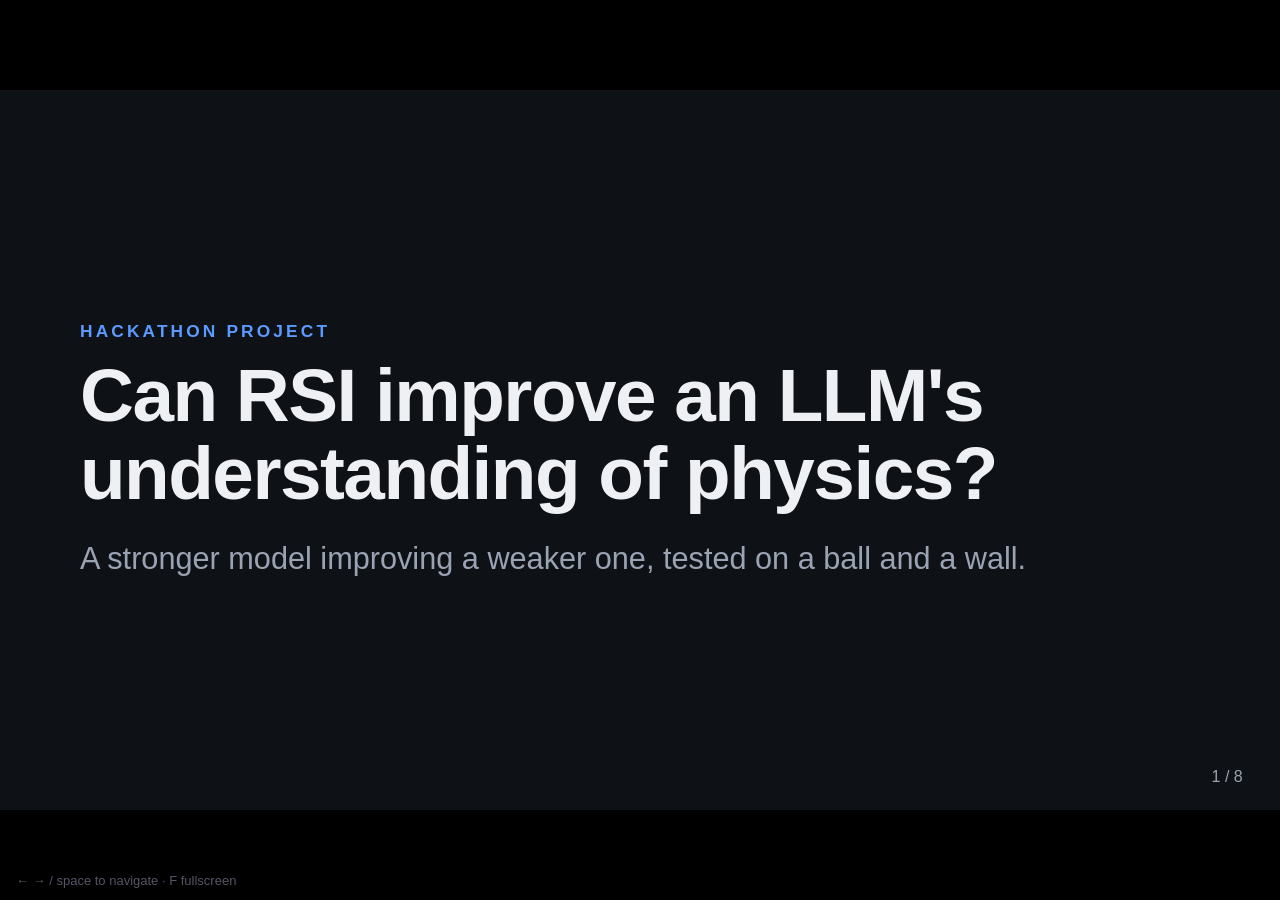
==== presentation/talk-3min/index.html @ 2ac75238 "Add presentation: 3-min talk deck and 1-min narrated video - presentation/talk-3min: 8-slide HTML de" ====
<!doctype html>
<html lang="en">
<head>
<meta charset="utf-8">
<meta name="viewport" content="width=device-width, initial-scale=1">
<title>Can RSI Improve LLM Physics (3 min)</title>
<link rel="stylesheet" href="../shared/deck.css">
</head>
<body>
<div id="stage">

<!-- 1. Title -->
<section class="slide center">
  <div class="kicker">Hackathon project</div>
  <h1>Can RSI improve an LLM's understanding of physics?</h1>
  <p class="sub">A stronger model improving a weaker one, tested on a ball and a wall.</p>
</section>

<!-- 2. Background -->
<section class="slide">
  <div class="kicker">Background</div>
  <h2>Generated scenes now look strikingly real.</h2>
  <div class="evi" style="margin-bottom:28px;padding:22px 34px">
    <h3 class="blue" style="font-size:34px">Precise objects from a prompt</h3>
    <p style="font-size:30px">GPT-6 Astra users report a detailed PlayStation 4 controller in about 12 minutes, and an Xbox Series X in 30.</p>
    <div class="src" style="font-size:22px;margin-top:6px">X trending summary (Grok-generated), Sep 5, 2026</div>
  </div>
  <div class="vgrid" style="gap:32px">
    <figure class="vf"><div class="vslot" data-src="../media/x_post_1.png"><div class="ph"><div class="t">X POST</div><div class="f">media/x_post_1.png</div></div></div></figure>
    <figure class="vf"><div class="vslot" data-src="../media/x_post_2.png"><div class="ph"><div class="t">EXAMPLE</div><div class="f">media/x_post_2.png</div><div class="d">another post, demo, or generated image</div></div></div></figure>
  </div>
</section>

<!-- 3. Problem -->
<section class="slide">
  <div class="kicker">The problem</div>
  <h2>But the motion often breaks the physics.</h2>
  <div class="row" style="gap:44px">
    <div class="col" style="flex:1">
      <div class="tile r" style="margin-bottom:16px;padding:18px 28px"><h3 style="font-size:34px;margin-bottom:4px">Newton's laws</h3><p style="font-size:28px">Speed changes for no reason.</p></div>
      <div class="tile o" style="margin-bottom:16px;padding:18px 28px"><h3 style="font-size:34px;margin-bottom:4px">Energy conservation</h3><p style="font-size:28px">A bounce returns more energy than went in.</p></div>
      <div class="tile" style="margin-bottom:16px;padding:18px 28px"><h3 style="font-size:34px;margin-bottom:4px">Contact</h3><p style="font-size:28px">Does the ball come back off the wall, or pass through?</p></div>
      <div class="tile v" style="padding:18px 28px"><h3 style="font-size:34px;margin-bottom:4px">Long videos</h3><p style="font-size:28px">Errors accumulate, so physics can drift over time.</p></div>
    </div>
    <div class="col" style="flex:1.25">
      <figure class="vf badc"><div class="vslot" data-src="../media/phys_fail.mp4"><div class="ph"><div class="t">VIDEO</div><div class="f">media/phys_fail.mp4</div><div class="d">a generated video that breaks the physics</div></div></div>
        <figcaption><b>Our finding</b>Describe the video and what is wrong</figcaption></figure>
    </div>
  </div>
</section>

<!-- 4. Idea: agent loop -->
<section class="slide">
  <div class="kicker">Our idea</div>
  <h2>Put an agent in the improvement loop.</h2>
  <div class="flow">
    <div class="box">Model draws<br>the scene</div><div class="arr">→</div>
    <div class="box" style="border-color:var(--orange)">Agent finds<br>failures</div><div class="arr">→</div>
    <div class="box" style="border-color:var(--orange)">Agent writes data<br>and reward</div><div class="arr">→</div>
    <div class="box">Train the<br>model with RL</div>
  </div>
  <svg viewBox="0 0 1680 110" style="width:100%;height:auto;margin-top:6px">
    <path d="M1560 0 V70 H120 V14" fill="none" stroke="#556" stroke-width="4" stroke-dasharray="10 8"/>
    <path d="M104 26 L120 4 L136 26" fill="none" stroke="#556" stroke-width="4"/>
    <text x="840" y="48" text-anchor="middle" font-size="30" fill="#9aa3b2">repeat, starting from the improved model's new failures</text>
  </svg>
  <ul style="margin-top:20px">
    <li>The agent, a stronger model (Claude), builds the training environment.</li>
    <li>It generates the data and tunes the reward.</li>
    <li>It fine-tunes the model automatically from the results, and explores on its own to raise the score.</li>
  </ul>
</section>

<!-- 5. Model and training -->
<section class="slide">
  <div class="kicker">Model and training</div>
  <h2>Small model, reinforcement learning.</h2>
  <div class="kv">
    <div class="r"><div class="k">Model</div><div class="v">Small Qwen instruct model<small>Qwen2.5-0.5B-Instruct</small></div></div>
    <div class="r"><div class="k">Algorithm</div><div class="v">GRPO with LoRA<small>Hugging Face TRL</small></div></div>
    <div class="r"><div class="k">Reward</div><div class="v">Physics score from a checker<small>Written and revised by the agent each round</small></div></div>
    <div class="r"><div class="k">Data</div><div class="v">Randomized ball and wall scenes<small>Generated by the agent</small></div></div>
  </div>
</section>

<!-- 6. Correct examples -->
<section class="slide">
  <div class="kicker">Examples</div>
  <h2>What correct physics looks like.</h2>
  <div class="vgrid" style="gap:28px">
    <figure class="vf good"><div class="vslot sq" data-src="../media/good_1.mp4"><div class="ph"><div class="t">VIDEO</div><div class="f">media/good_1.mp4</div></div></div>
      <figcaption style="font-size:26px"><b style="font-size:30px">Ball hits a wall</b>Rebounds at 0.8× its speed</figcaption></figure>
    <figure class="vf good"><div class="vslot sq" data-src="../media/good_2.mp4"><div class="ph"><div class="t">VIDEO</div><div class="f">media/good_2.mp4</div></div></div>
      <figcaption style="font-size:26px"><b style="font-size:30px">Ball bounces</b>Bounce heights decay</figcaption></figure>
    <figure class="vf good"><div class="vslot sq" data-src="../media/good_3.mp4"><div class="ph"><div class="t">VIDEO</div><div class="f">media/good_3.mp4</div></div></div>
      <figcaption style="font-size:26px"><b style="font-size:30px">Block splits</b>Momentum stays zero</figcaption></figure>
    <figure class="vf good"><div class="vslot sq" data-src="../media/good_4.mp4"><div class="ph"><div class="t">VIDEO</div><div class="f">media/good_4.mp4</div></div></div>
      <figcaption style="font-size:26px"><b style="font-size:30px">Two balls collide</b>Momentum passes on</figcaption></figure>
  </div>
</section>

<!-- 7. Failure modes -> rewards -->
<section class="slide">
  <div class="kicker">Failure modes</div>
  <h2>Each failure becomes a reward.</h2>
  <div class="vgrid" style="gap:40px">
    <figure class="vf badc"><div class="vslot sq" data-src="../media/bad_1.mp4"><div class="ph"><div class="t">VIDEO</div><div class="f">media/bad_1.mp4</div></div></div>
      <figcaption style="font-size:28px"><b style="font-size:32px">Passes through the wall</b>→ penetration is a hard violation</figcaption></figure>
    <figure class="vf badc"><div class="vslot sq" data-src="../media/bad_2.mp4"><div class="ph"><div class="t">VIDEO</div><div class="f">media/bad_2.mp4</div></div></div>
      <figcaption style="font-size:28px"><b style="font-size:32px">Turns back early</b>→ must reach the wall</figcaption></figure>
    <figure class="vf badc"><div class="vslot sq" data-src="../media/bad_3.mp4"><div class="ph"><div class="t">VIDEO</div><div class="f">media/bad_3.mp4</div></div></div>
      <figcaption style="font-size:28px"><b style="font-size:32px">Bounces back faster</b>→ energy gain is penalized</figcaption></figure>
  </div>
</section>

<!-- 8. Results -->
<section class="slide">
  <div class="kicker">Results</div>
  <h2>Success rate on cases it never saw.</h2>
  <div class="row" style="gap:40px">
    <div class="col" style="flex:.95">
      <div class="card" style="padding:28px 34px;margin-bottom:26px">
        <div class="kpilabel" style="margin:0 0 8px">Held-out scenes, before → after training</div>
        <div class="kpi" data-kpi="heldout"></div>
      </div>
      <div class="card" style="padding:20px 26px">
        <table>
          <tr><th></th><th class="n">In-distribution</th><th class="n">Held-out</th></tr>
          <tr><td>Base model</td><td data-r="in_dist.base"></td><td data-r="heldout.base"></td></tr>
          <tr><td>After training</td><td data-r="in_dist.rl"></td><td data-r="heldout.rl"></td></tr>
        </table>
      </div>
      <p class="src" style="font-size:23px">Success: no physics rule broken, and contact time, bounce speed, and trajectory all accurate. 200 scenes per set.</p>
    </div>
    <div class="col" style="flex:1.05">
      <div class="card" style="padding:22px 26px"><div class="curve"></div></div>
    </div>
  </div>
</section>

<div class="pn" id="pn"></div>
</div>
<div class="hint">← → / space to navigate · F fullscreen</div>
<script>
window.FAKE=true;  // remove this line when real numbers are in
window.RESULTS={in_dist:{base:12,rl:71},heldout:{base:8,rl:54}};
window.CURVE={xlabel:"Training step",steps:[0,10,20,30,40,50,60],in_dist:[12,15,24,38,52,63,71],heldout:[8,9,15,26,38,47,54]};
</script>
<script src="../shared/deck.js"></script>
</body>
</html>
---- presentation/shared/deck.css ----
:root{
  --bg:#0e1116; --panel:#171b23; --line:#2a303c; --fg:#eef0f4; --muted:#9aa3b2;
  --blue:#5b9bff; --orange:#ffa13d; --green:#43d19e; --red:#ff6b6b; --violet:#a58bff;
}
*{box-sizing:border-box;margin:0;padding:0}
html,body{height:100%;background:#000;overflow:hidden}
body{font-family:-apple-system,BlinkMacSystemFont,"Inter","Helvetica Neue",Arial,sans-serif;color:var(--fg)}
#stage{position:absolute;left:50%;top:50%;width:1920px;height:1080px;transform-origin:center center;background:var(--bg);overflow:hidden}
.slide{position:absolute;inset:0;padding:96px 120px;display:none;flex-direction:column}
.slide.active{display:flex}
.kicker{font-size:26px;letter-spacing:.18em;text-transform:uppercase;color:var(--blue);font-weight:600;margin-bottom:22px}
h1{font-size:112px;line-height:1.05;font-weight:750;letter-spacing:-.02em}
h2{font-size:72px;line-height:1.12;font-weight:720;letter-spacing:-.01em;margin-bottom:44px}
p,li{font-size:40px;line-height:1.45;color:#d6dae3}
.muted{color:var(--muted)}
.sub{font-size:46px;color:var(--muted);margin-top:36px;max-width:1500px;line-height:1.35}
ul{list-style:none}
li{padding-left:44px;position:relative;margin-bottom:22px}
li::before{content:"";position:absolute;left:0;top:.62em;width:16px;height:16px;border-radius:4px;background:var(--blue)}
b,strong{color:var(--fg);font-weight:650}
.row{display:flex;gap:44px;align-items:stretch}
.col{flex:1}
.center{justify-content:center}
.card{background:var(--panel);border:2px solid var(--line);border-radius:22px;padding:34px 40px}
.card h3{font-size:38px;margin-bottom:14px}
code{font-family:ui-monospace,SFMono-Regular,Menlo,monospace}
.pn{position:absolute;right:56px;bottom:36px;font-size:24px;color:var(--muted)}
.ok{color:var(--green)} .bad{color:var(--red)} .warn{color:var(--orange)} .blue{color:var(--blue)}

/* tiles */
.tiles{display:flex;gap:36px}
.tile{flex:1;background:var(--panel);border:2px solid var(--line);border-top:8px solid var(--blue);border-radius:22px;padding:34px 36px 38px}
.tile h3{font-size:42px;line-height:1.2;margin-bottom:16px}
.tile p{font-size:34px;line-height:1.4;color:#c4cad6}
.tile.o{border-top-color:var(--orange)} .tile.g{border-top-color:var(--green)} .tile.r{border-top-color:var(--red)} .tile.v{border-top-color:var(--violet)}
.big{font-size:60px;line-height:1.25;font-weight:700;letter-spacing:-.01em;max-width:1500px}
.big .hl{color:var(--orange)}

/* flow */
.flow{display:flex;align-items:center;gap:24px}
.flow .box{flex:1;background:var(--panel);border:2px solid var(--line);border-radius:22px;padding:30px 32px;font-size:36px;line-height:1.3;text-align:center}
.flow .arr{font-size:56px;color:var(--muted)}

/* kv list (training slide) */
.kv{display:flex;flex-direction:column;gap:22px}
.kv .r{display:flex;align-items:baseline;gap:32px;background:var(--panel);border:2px solid var(--line);border-radius:20px;padding:26px 36px}
.kv .k{width:300px;flex:none;font-size:28px;letter-spacing:.1em;text-transform:uppercase;color:var(--muted);font-weight:600}
.kv .v{font-size:44px;font-weight:650}
.kv .v small{display:block;font-size:30px;color:var(--muted);font-weight:400;margin-top:4px}

/* tables */
table{width:100%;border-collapse:collapse}
th,td{font-size:34px;text-align:left;padding:22px 26px;border-bottom:2px solid var(--line);color:#d6dae3}
th{color:var(--muted);font-weight:600;font-size:26px;letter-spacing:.08em;text-transform:uppercase}
td.n,th.n{text-align:center}
td.tbd{color:var(--muted);text-align:center}
td.tbd span{display:inline-block;border:2px dashed #556;border-radius:12px;padding:6px 26px;font-size:32px}
td.val{text-align:center;font-weight:700;font-size:46px}

/* video slots */
.vgrid{display:flex;gap:32px}
.vf{flex:1;min-width:0}
.vslot{position:relative;width:100%;aspect-ratio:16/9;background:#0a0d12;border:3px dashed #556;border-radius:18px;overflow:hidden;display:flex;align-items:center;justify-content:center}
.vslot img{position:absolute;inset:0;width:100%;height:100%;object-fit:contain;background:#000;display:none}
.vslot.has img{display:block}
.vslot video{position:absolute;inset:0;width:100%;height:100%;object-fit:contain;background:#000;display:none}
.vslot.has{border:3px solid var(--line)}
.vslot.has video{display:block}
.vslot.has .ph{display:none}
.ph{text-align:center;color:var(--muted);padding:16px}
.ph .t{font-size:34px;font-weight:700;letter-spacing:.14em;color:#7d8696}
.ph .f{font-family:ui-monospace,Menlo,monospace;font-size:26px;margin-top:10px;color:#7d8696}
.ph .d{font-size:26px;margin-top:10px}
.vf figcaption{font-size:30px;line-height:1.35;color:#c4cad6;margin-top:16px}
.vf figcaption b{display:block;font-size:32px;margin-bottom:2px}
.vf.good figcaption b{color:var(--green)} .vf.badc figcaption b{color:var(--red)}
.vf.abs{position:absolute}

svg text{font-family:inherit}
.hint{position:fixed;left:16px;bottom:12px;color:#556;font-size:13px;z-index:9}

@media print{
  @page{size:1920px 1080px;margin:0}
  html,body{height:auto;overflow:visible;background:#fff}
  #stage{position:static;transform:none!important;width:auto;height:auto;overflow:visible}
  .slide{display:flex!important;position:relative;width:1920px;height:1080px;page-break-after:always;break-after:page;background:var(--bg);-webkit-print-color-adjust:exact;print-color-adjust:exact}
  .slide:last-of-type{page-break-after:auto;break-after:auto}
  .hint,.pn{display:none}
}

/* evidence cards, source lines, loop */
.src{font-size:24px;color:var(--muted);margin-top:14px;line-height:1.35}
.evi{background:var(--panel);border:2px solid var(--line);border-radius:22px;padding:28px 34px}
.evi h3{font-size:36px;line-height:1.25;margin-bottom:10px}
.evi p{font-size:30px;line-height:1.4;color:#c4cad6}
.qa{margin-bottom:26px}
.qa .q{font-size:34px;font-weight:700;color:var(--orange);margin-bottom:8px}
.qa .a{font-size:31px;line-height:1.42;color:#d6dae3}

/* results */
.fakebadge{position:absolute;right:120px;top:84px;font-size:24px;font-weight:700;letter-spacing:.12em;color:#ffa13d;border:3px solid #ffa13d;border-radius:12px;padding:6px 18px;background:rgba(255,161,61,.08)}
.curve{width:100%}
.curve-ph{border:3px dashed #556;border-radius:18px;height:420px;display:flex;align-items:center;justify-content:center;text-align:center;color:#7d8696;font-size:34px;font-weight:700;letter-spacing:.14em;line-height:1.6}
.curve-ph small{font-size:24px;font-weight:400;letter-spacing:0}
.kpi{font-size:120px;font-weight:780;letter-spacing:-.02em;line-height:1;color:var(--muted)}
.kpi .ar{margin:0 22px;color:#556}
.kpi .after{color:var(--green)}
.kpi .tbdk{font-size:64px;color:#7d8696;border:3px dashed #556;border-radius:16px;padding:6px 28px;letter-spacing:0}
.kpilabel{font-size:30px;color:var(--muted);margin-top:10px;margin-bottom:34px}

.vslot.sq{aspect-ratio:1/1}
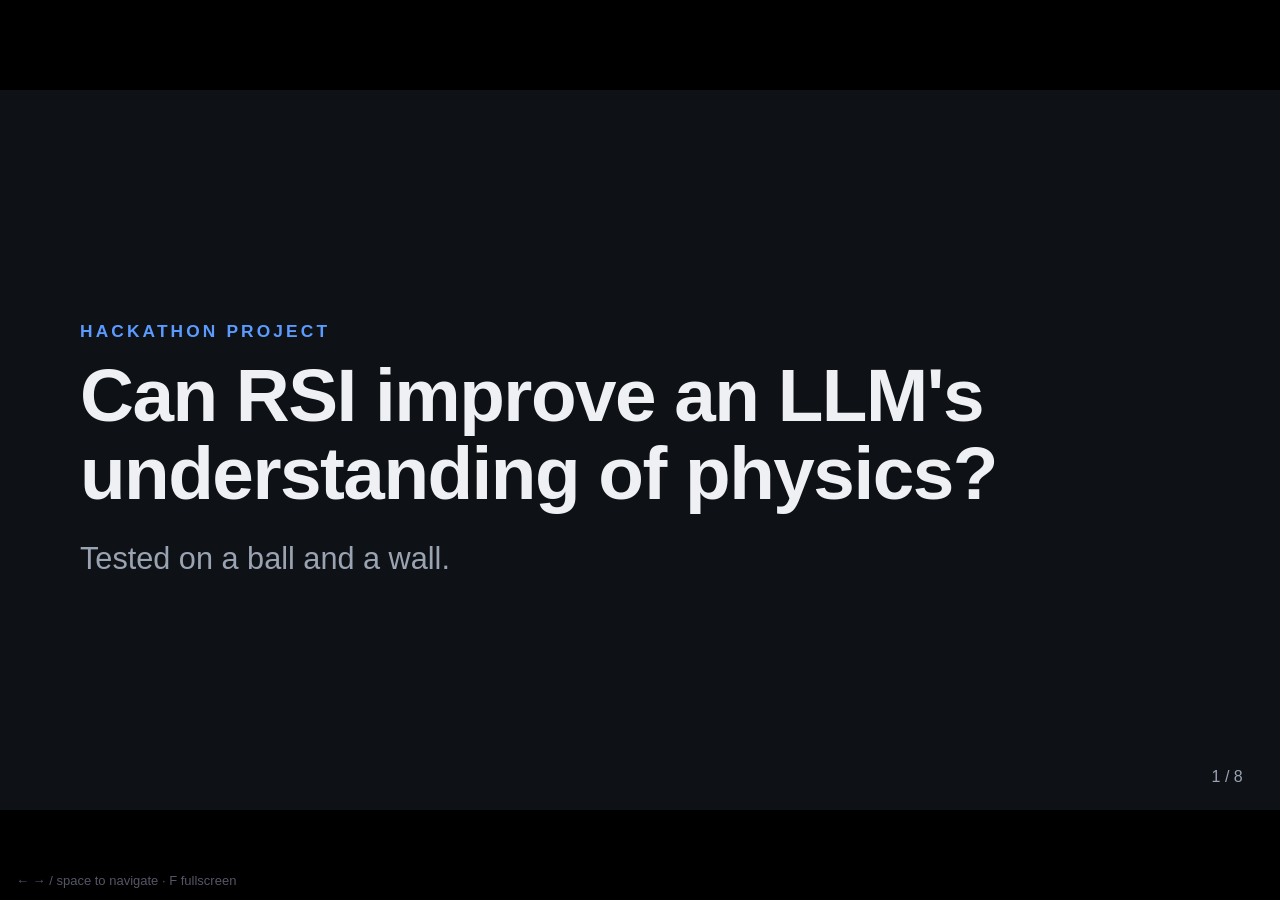
==== commit 8ae4d691: "Update presentation: new background, violation clips, standalone deck, RSI closing - 3-min deck: GPT" ====
--- a/presentation/talk-3min/index.html
+++ b/presentation/talk-3min/index.html
@@ -13,40 +13,43 @@
 <section class="slide center">
   <div class="kicker">Hackathon project</div>
   <h1>Can RSI improve an LLM's understanding of physics?</h1>
-  <p class="sub">A stronger model improving a weaker one, tested on a ball and a wall.</p>
+  <p class="sub">Tested on a ball and a wall.</p>
 </section>
 
 <!-- 2. Background -->
 <section class="slide">
   <div class="kicker">Background</div>
-  <h2>Generated scenes now look strikingly real.</h2>
-  <div class="evi" style="margin-bottom:28px;padding:22px 34px">
-    <h3 class="blue" style="font-size:34px">Precise objects from a prompt</h3>
-    <p style="font-size:30px">GPT-6 Astra users report a detailed PlayStation 4 controller in about 12 minutes, and an Xbox Series X in 30.</p>
-    <div class="src" style="font-size:22px;margin-top:6px">X trending summary (Grok-generated), Sep 5, 2026</div>
+  <h2>Creators now make videos with GPT-6.</h2>
+  <div class="evi" style="margin-bottom:30px;padding:26px 38px">
+    <h3 class="blue" style="font-size:40px;margin-bottom:10px">GPT-6 Astra for video</h3>
+    <p style="font-size:34px;line-height:1.4">A YouTube tutorial says GPT-6 Astra can bulk-create faceless YouTube videos.</p>
   </div>
-  <div class="vgrid" style="gap:32px">
-    <figure class="vf"><div class="vslot" data-src="../media/x_post_1.png"><div class="ph"><div class="t">X POST</div><div class="f">media/x_post_1.png</div></div></div></figure>
-    <figure class="vf"><div class="vslot" data-src="../media/x_post_2.png"><div class="ph"><div class="t">EXAMPLE</div><div class="f">media/x_post_2.png</div><div class="d">another post, demo, or generated image</div></div></div></figure>
-  </div>
+  <figure class="vf"><div class="vslot" data-src="../media/background_1.png" style="aspect-ratio:1934/532"><div class="ph"><div class="t">IMAGE</div><div class="f">media/background_1.png</div></div></div></figure>
 </section>
 
 <!-- 3. Problem -->
 <section class="slide">
   <div class="kicker">The problem</div>
   <h2>But the motion often breaks the physics.</h2>
-  <div class="row" style="gap:44px">
-    <div class="col" style="flex:1">
-      <div class="tile r" style="margin-bottom:16px;padding:18px 28px"><h3 style="font-size:34px;margin-bottom:4px">Newton's laws</h3><p style="font-size:28px">Speed changes for no reason.</p></div>
-      <div class="tile o" style="margin-bottom:16px;padding:18px 28px"><h3 style="font-size:34px;margin-bottom:4px">Energy conservation</h3><p style="font-size:28px">A bounce returns more energy than went in.</p></div>
-      <div class="tile" style="margin-bottom:16px;padding:18px 28px"><h3 style="font-size:34px;margin-bottom:4px">Contact</h3><p style="font-size:28px">Does the ball come back off the wall, or pass through?</p></div>
-      <div class="tile v" style="padding:18px 28px"><h3 style="font-size:34px;margin-bottom:4px">Long videos</h3><p style="font-size:28px">Errors accumulate, so physics can drift over time.</p></div>
+  <div class="vgrid" style="gap:28px;align-items:flex-start">
+    <div class="vf">
+      <div class="tile r" style="padding:16px 22px;margin-bottom:16px"><h3 style="font-size:32px;margin-bottom:4px">Newton's laws</h3><p style="font-size:25px;line-height:1.3">A ball drifts sideways with no force.</p></div>
+      <div class="vslot sq" data-src="../media/viol_1.mp4"><div class="ph"><div class="t">VIDEO</div><div class="f">media/viol_1.mp4</div></div></div>
     </div>
-    <div class="col" style="flex:1.25">
-      <figure class="vf badc"><div class="vslot" data-src="../media/phys_fail.mp4"><div class="ph"><div class="t">VIDEO</div><div class="f">media/phys_fail.mp4</div><div class="d">a generated video that breaks the physics</div></div></div>
-        <figcaption><b>Our finding</b>Describe the video and what is wrong</figcaption></figure>
+    <div class="vf">
+      <div class="tile o" style="padding:16px 22px;margin-bottom:16px"><h3 style="font-size:32px;margin-bottom:4px">Energy conservation</h3><p style="font-size:25px;line-height:1.3">Each bounce goes higher than the last.</p></div>
+      <div class="vslot sq" data-src="../media/viol_2.mp4"><div class="ph"><div class="t">VIDEO</div><div class="f">media/viol_2.mp4</div></div></div>
+    </div>
+    <div class="vf">
+      <div class="tile " style="padding:16px 22px;margin-bottom:16px"><h3 style="font-size:32px;margin-bottom:4px">Contact</h3><p style="font-size:25px;line-height:1.3">The ball stops at the wall and does not come back.</p></div>
+      <div class="vslot sq" data-src="../media/viol_3.mp4"><div class="ph"><div class="t">VIDEO</div><div class="f">media/viol_3.mp4</div></div></div>
+    </div>
+    <div class="vf">
+      <div class="tile v" style="padding:16px 22px;margin-bottom:16px"><h3 style="font-size:32px;margin-bottom:4px">Momentum</h3><p style="font-size:25px;line-height:1.3">The hitting ball keeps going after a collision.</p></div>
+      <div class="vslot sq" data-src="../media/viol_4.mp4"><div class="ph"><div class="t">VIDEO</div><div class="f">media/viol_4.mp4</div></div></div>
     </div>
   </div>
+  <p class="src" style="margin-top:22px;font-size:24px">Example violations, each flagged by a check.</p>
 </section>
 
 <!-- 4. Idea: agent loop -->
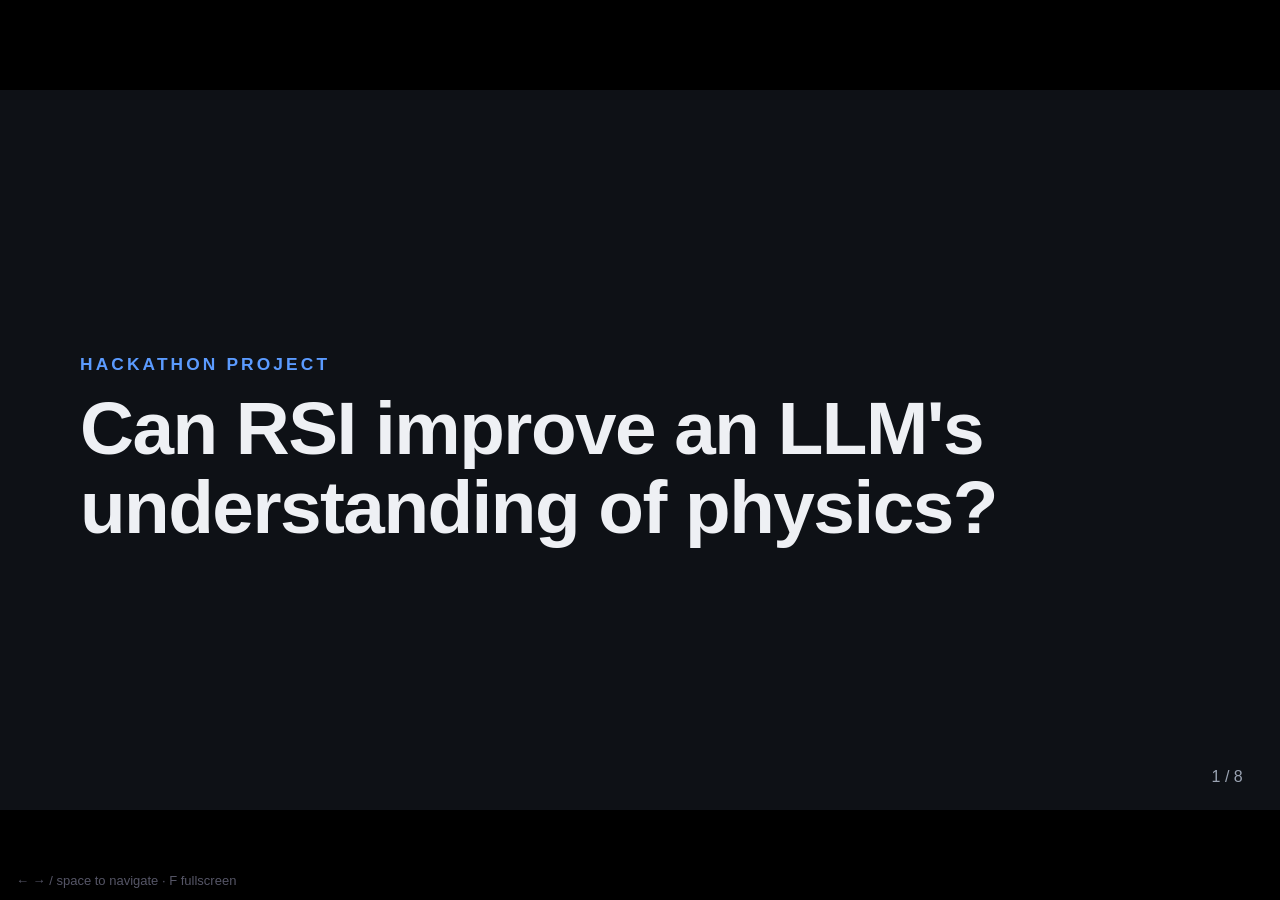
==== commit cb52010c: "Presentation: verifiable reward framing, simpler background, remove placeholder badge - Idea and tra" ====
--- a/presentation/talk-3min/index.html
+++ b/presentation/talk-3min/index.html
@@ -13,18 +13,13 @@
 <section class="slide center">
   <div class="kicker">Hackathon project</div>
   <h1>Can RSI improve an LLM's understanding of physics?</h1>
-  <p class="sub">Tested on a ball and a wall.</p>
 </section>
 
 <!-- 2. Background -->
 <section class="slide">
   <div class="kicker">Background</div>
-  <h2>Creators now make videos with GPT-6.</h2>
-  <div class="evi" style="margin-bottom:30px;padding:26px 38px">
-    <h3 class="blue" style="font-size:40px;margin-bottom:10px">GPT-6 Astra for video</h3>
-    <p style="font-size:34px;line-height:1.4">A YouTube tutorial says GPT-6 Astra can bulk-create faceless YouTube videos.</p>
-  </div>
-  <figure class="vf"><div class="vslot" data-src="../media/background_1.png" style="aspect-ratio:1934/532"><div class="ph"><div class="t">IMAGE</div><div class="f">media/background_1.png</div></div></div></figure>
+  <h2>Advanced LLMs can now generate videos that look physically real.</h2>
+  <figure class="vf" style="margin-top:12px"><div class="vslot" data-src="../media/background_1.png" style="aspect-ratio:1934/532"><div class="ph"><div class="t">IMAGE</div><div class="f">media/background_1.png</div></div></div></figure>
 </section>
 
 <!-- 3. Problem -->
@@ -59,8 +54,8 @@
   <div class="flow">
     <div class="box">Model draws<br>the scene</div><div class="arr">→</div>
     <div class="box" style="border-color:var(--orange)">Agent finds<br>failures</div><div class="arr">→</div>
-    <div class="box" style="border-color:var(--orange)">Agent writes data<br>and reward</div><div class="arr">→</div>
-    <div class="box">Train the<br>model with RL</div>
+    <div class="box" style="border-color:var(--orange)">Agent writes data,<br>verifiable reward</div><div class="arr">→</div>
+    <div class="box">Train with RL<br>on that reward</div>
   </div>
   <svg viewBox="0 0 1680 110" style="width:100%;height:auto;margin-top:6px">
     <path d="M1560 0 V70 H120 V14" fill="none" stroke="#556" stroke-width="4" stroke-dasharray="10 8"/>
@@ -69,8 +64,8 @@
   </svg>
   <ul style="margin-top:20px">
     <li>The agent, a stronger model (Claude), builds the training environment.</li>
-    <li>It generates the data and tunes the reward.</li>
-    <li>It fine-tunes the model automatically from the results, and explores on its own to raise the score.</li>
+    <li>It generates the data and writes a verifiable reward: a program checks the physics.</li>
+    <li>It fine-tunes the model with that reward as the RL signal, and keeps exploring.</li>
   </ul>
 </section>
 
@@ -81,7 +76,7 @@
   <div class="kv">
     <div class="r"><div class="k">Model</div><div class="v">Small Qwen instruct model<small>Qwen2.5-0.5B-Instruct</small></div></div>
     <div class="r"><div class="k">Algorithm</div><div class="v">GRPO with LoRA<small>Hugging Face TRL</small></div></div>
-    <div class="r"><div class="k">Reward</div><div class="v">Physics score from a checker<small>Written and revised by the agent each round</small></div></div>
+    <div class="r"><div class="k">Reward</div><div class="v">Verifiable reward from a checker<small>A program scores the physics. Written and revised by the agent</small></div></div>
     <div class="r"><div class="k">Data</div><div class="v">Randomized ball and wall scenes<small>Generated by the agent</small></div></div>
   </div>
 </section>
@@ -105,7 +100,7 @@
 <!-- 7. Failure modes -> rewards -->
 <section class="slide">
   <div class="kicker">Failure modes</div>
-  <h2>Each failure becomes a reward.</h2>
+  <h2>Each failure becomes a reward signal.</h2>
   <div class="vgrid" style="gap:40px">
     <figure class="vf badc"><div class="vslot sq" data-src="../media/bad_1.mp4"><div class="ph"><div class="t">VIDEO</div><div class="f">media/bad_1.mp4</div></div></div>
       <figcaption style="font-size:28px"><b style="font-size:32px">Passes through the wall</b>→ penetration is a hard violation</figcaption></figure>
@@ -145,7 +140,6 @@
 </div>
 <div class="hint">← → / space to navigate · F fullscreen</div>
 <script>
-window.FAKE=true;  // remove this line when real numbers are in
 window.RESULTS={in_dist:{base:12,rl:71},heldout:{base:8,rl:54}};
 window.CURVE={xlabel:"Training step",steps:[0,10,20,30,40,50,60],in_dist:[12,15,24,38,52,63,71],heldout:[8,9,15,26,38,47,54]};
 </script>
